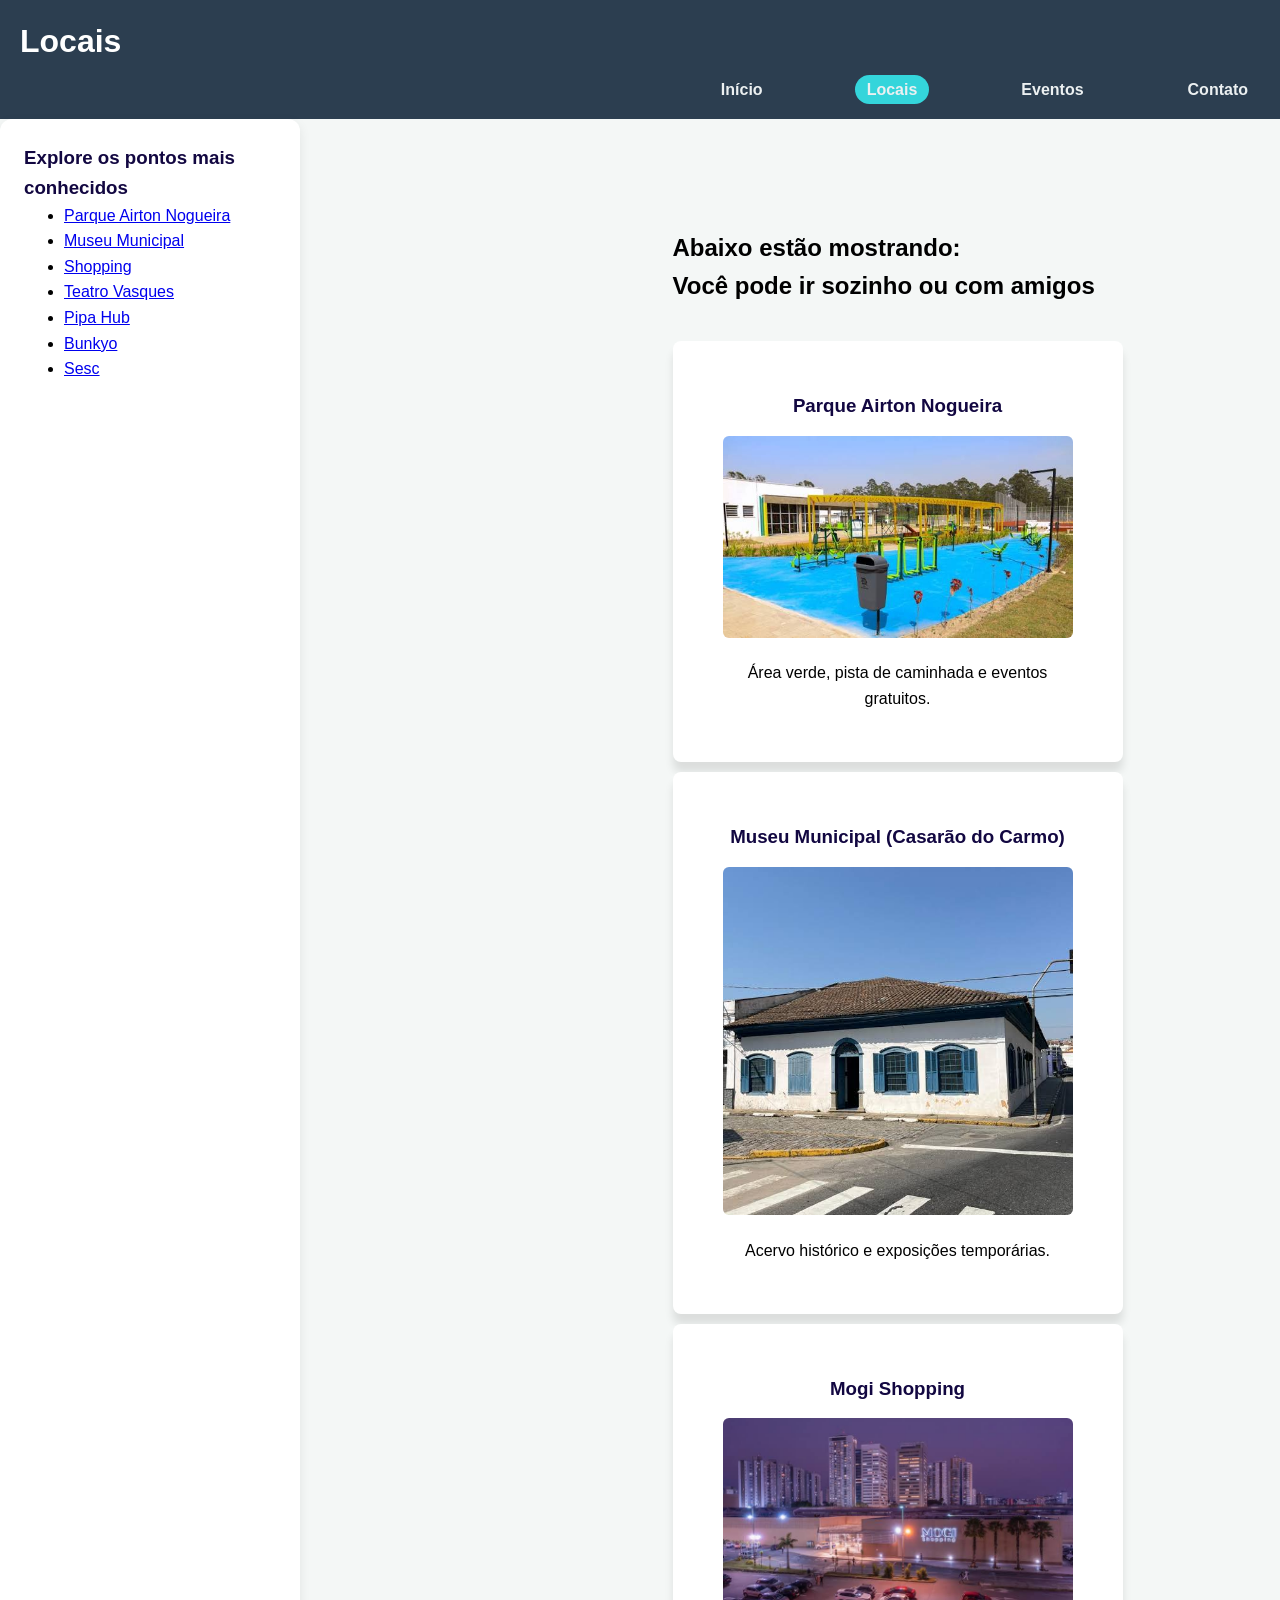
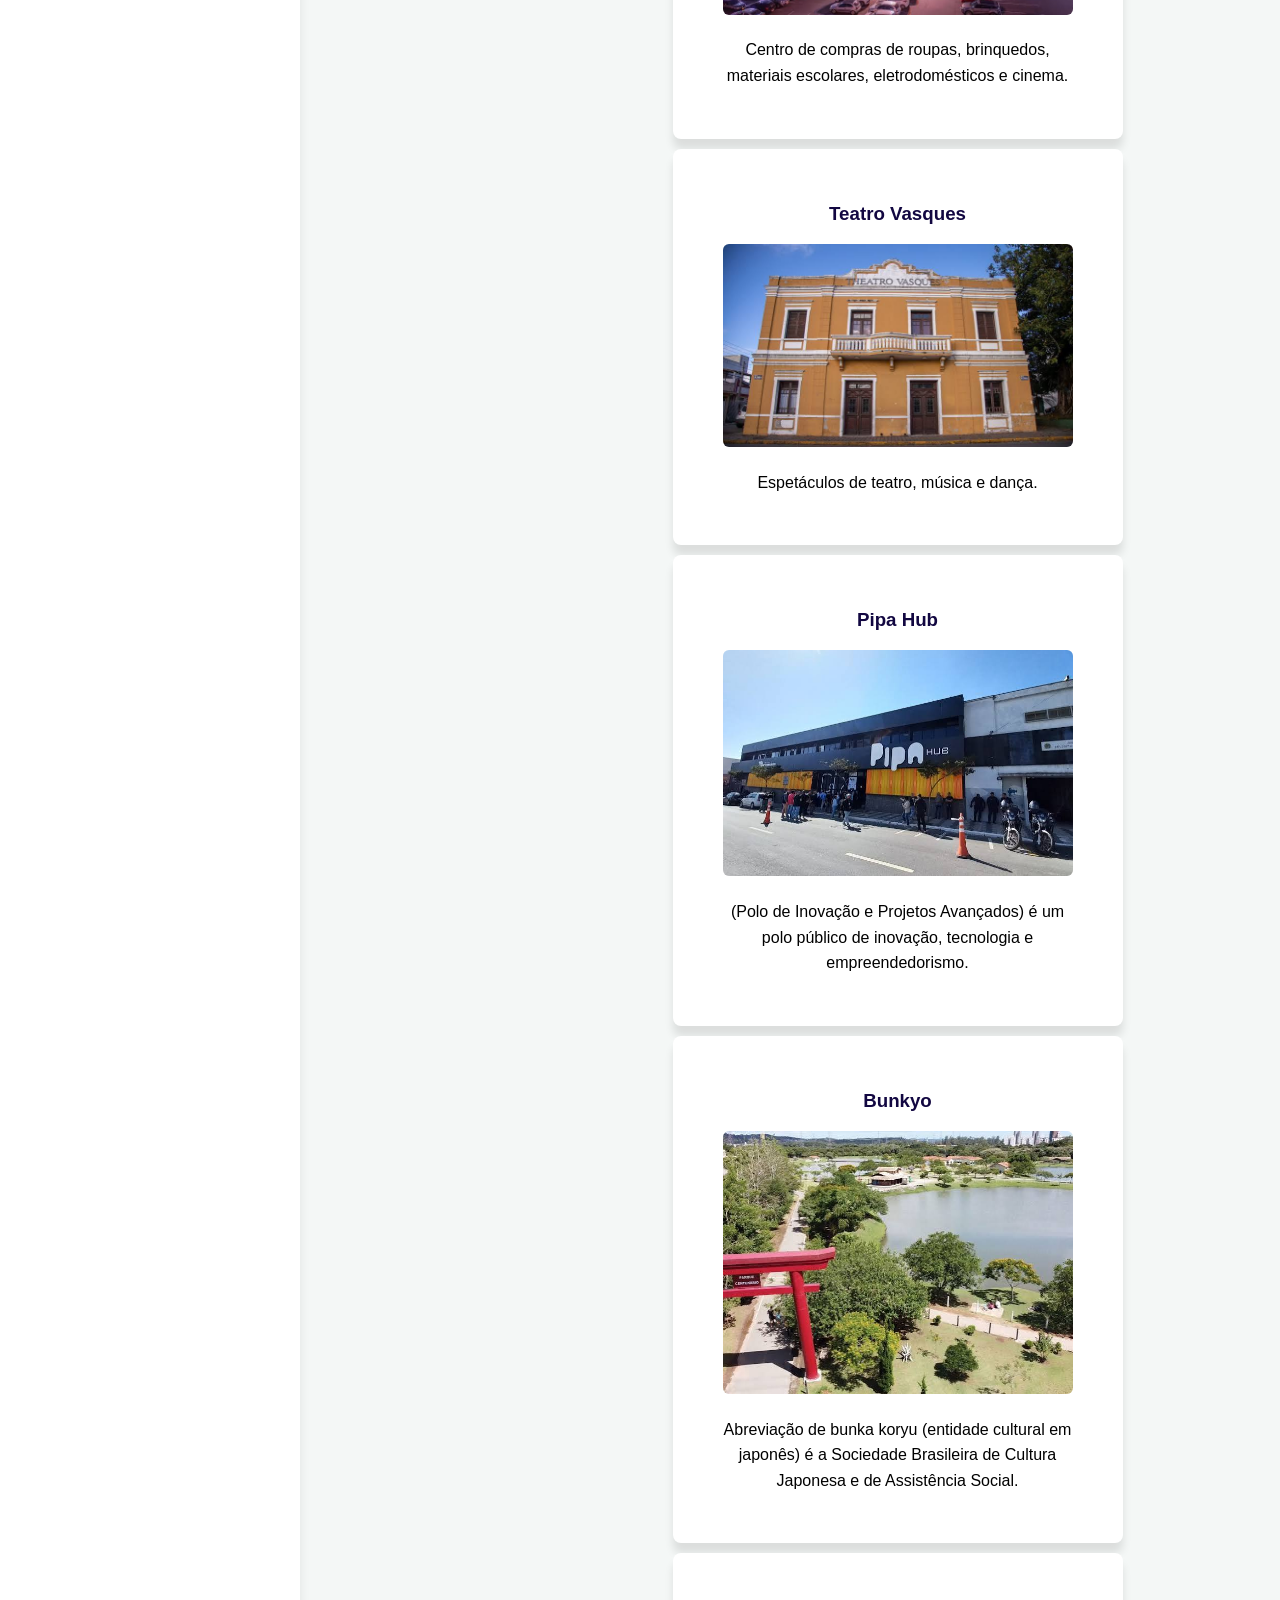
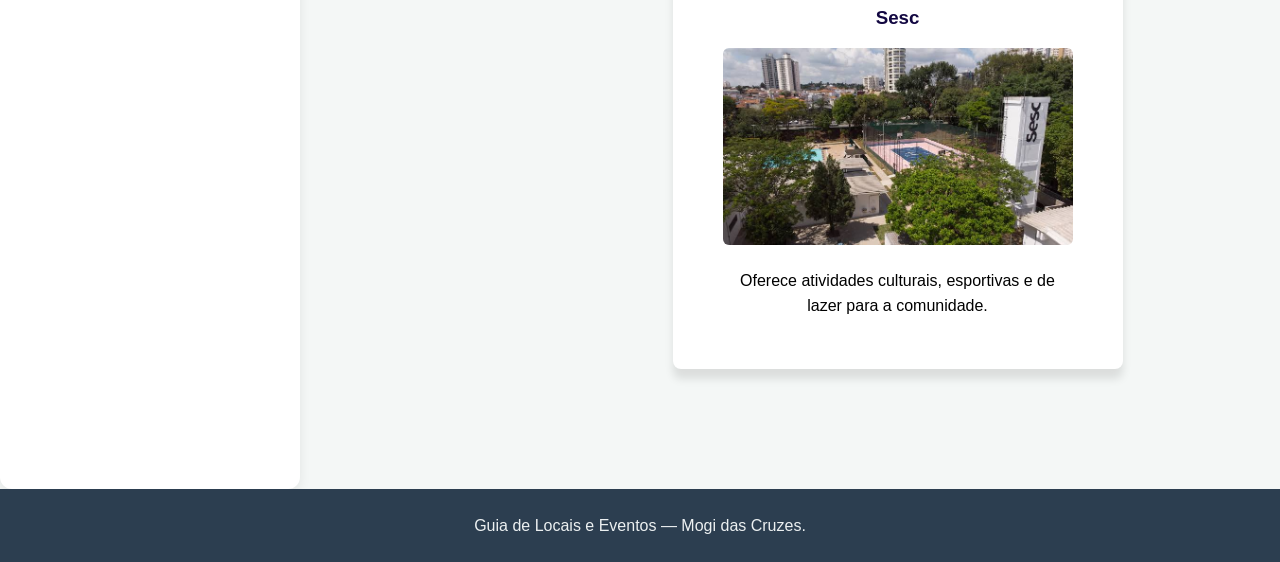
==== locais.html @ 809e73e0 "feat: estrutura inicial do Guia de Locais com HTML e CSS" ====
<!DOCTYPE html>
<html lang="pt-BR">
<head>
    <meta charset="UTF-8">
    <meta name="viewport" content="width=device-width, initial-scale=1.0">
    <title>Guia de Locais - Mogi das Cruzes</title>
    <link rel="stylesheet" href="estilo.css">
</head>
<body>
    <header>
            <h1>Locais</h1>
        
        <nav>
            <ul>
                <li><a href="index.html">Início</a></li>
                <li><a href="locais.html"  class="ativo">Locais</a></li>
                <li><a href="eventos.html">Eventos</a></li>
                <li><a href="contato.html">Contato</a></li>
            </ul>
        </nav>
    </header>

    <aside class="card-sidebar">
        <h3> Explore os pontos mais conhecidos</h3>
        <ul>
            <li>
                <a href="https://maps.app.goo.gl/7HidagBXYEjZHHMu8" target="_blank">Parque Airton Nogueira</a>
            </li>   
            <li>
                <a href="https://maps.app.goo.gl/gJutUVUvDSBV1ELp9" target="_blank">Museu Municipal</a>
            </li>
            <li>
            <a href="https://maps.app.goo.gl/VUUf1XR9E4nZGXZ47" target="blank">Shopping</a>
            </li>
            <li>
                <a href="https://maps.app.goo.gl/WFBnLpPks3QQg7oL6" target="_blank">Teatro Vasques</a>
            </li>
            <li>
                <a href="https://maps.app.goo.gl/nY8JQDuq8M1Y7f826" target="blank">Pipa Hub</a>
            </li>
            <li>
                <a href="https://maps.app.goo.gl/bbryhxaoM4icwbRj7" target="_blank">Bunkyo</a>
            </li>
            <li>
                <a href="https://maps.app.goo.gl/A2jGZ8eodLKNEdE36" target="_blank">Sesc</a>
            </li>
        </ul>
</aside>

    <main>
            <section>
                <h2>Abaixo estão mostrando: </h2>
                <h2>Você pode ir sozinho ou com amigos</h2>
            </section>
        
        
        <div class="Explorar">
            <article class="card">
                <div class="card-body">
                    <h3 class="card-title">Parque Airton Nogueira</h3>
                    <img src="parque_airton.jpg" alt="parque airton">
                    <p>Área verde, pista de caminhada e eventos gratuitos.</p>
                </div>
            </article>

            <article class="card">
                <div class="card-body">
                    <h3 class="card-title">Museu Municipal (Casarão do Carmo)</h3>
                    <img src="museu_municipal.jpg" alt="museu municipal">
                    <p>Acervo histórico e exposições temporárias.</p>
                </div>
            </article>

             <article class="card">
                <div class="card-body">
                    <h3 class="card-title">Mogi Shopping</h3>
                    <img src="mogi_shopping.jpg" alt="mogi shopping">
                    <p>Centro de compras de roupas, brinquedos, materiais escolares, eletrodomésticos e cinema.</p>
                </div>
            </article>

            <article class="card">
                <div class="card-body">
                    <h3 class="card-title">Teatro Vasques</h3>
                    <img src="teatro_vasques.jpg" alt="teatro vasques">
                    <p><class="card-text">Espetáculos de teatro, música e dança.</p>
                </div>
            </article>

             <article class="card">
                <div class="card-body">
                    <h3 class="card-title">Pipa Hub</h3>
                    <img src="pipa_hub.jpg" alt="pipa hub">
                    <p> (Polo de Inovação e Projetos Avançados) é um polo público de inovação, tecnologia e empreendedorismo.</p>
                    
                </div>
            </article>

            <article class="card">
                <div class="card-body">
                    <h3 class="card-title">Bunkyo</h3>
                    <img src="bunkyo.jpg" alt="bunkyo">
                    <p> Abreviação de bunka koryu (entidade cultural em japonês) é a Sociedade Brasileira de Cultura Japonesa e de Assistência Social.</p>
                    
                </div>
            </article>

            <article class="card">
                <div class="card-body">
                    <h3 class="card-title">Sesc</h3>
                    <img src="sesc.jpg" alt="sesc">
                    <p>Oferece atividades culturais, esportivas e de lazer para a comunidade.</p>
                </div>
            </article>
        </div>
    </main>

        <footer>
            <p>Guia de Locais e Eventos — Mogi das Cruzes.</p>
        </footer>
</body>
</html>
---- estilo.css ----
*  {
    box-sizing: border-box;
    margin: 0;
    padding: 80;
}

body {
    font-family: Arial, sans-serif;
    line-height: 1.6;
    color: #000000;
    background-color: #f4f7f6;
    padding-bottom: 40px;
    display: grid;
    grid-template-areas: 
    "topo topo"
    "menu conteudo"
    "rodape rodape";
}

.card-sidebar {
  background-color: #ffffff; 
  border-radius: 12px;        /* Bordas arredondadas */
  padding: 24px;              /* Espaçamento interno */
  box-shadow: 0 4px 12px rgba(0, 0, 0, 0.08); /* Sombra */
  max-width: 300px;           /* Defina uma largura máxima adequada */
  height: auto;        /* Mantém a caixa no tamanho do conteúdo */
}

header {
    grid-area: topo;
    background-color: #2c3e50;
    color: #fff;
    padding: 1rem 20px;
    text-align: left;
}


nav ul {
    list-style: none;
    display: flex;
    justify-content: right;
    gap: 80px;
    margin-top: 10px;
}

/* Guias */
nav a {
    color: #ecf0f1;
    text-decoration: none;
    font-weight: bold;
    padding: 6px 12px;
    border-radius: 40px;
    transition: background-color 0.2s;
}

nav a:hover, nav a.ativo {
    background-color: #34d5db;
}

h1 {
    color:#ffffff;
}

h3 {
    color: rgb(18, 7, 65);
}


/* 1.Documento ocupa toda altura tela */
html, body {
    height: 100%;
    margin: 0;
    padding: 0;
}

main {
    grid-area: conteudo;
    flex: 1; /* Empurra o rodapé para baixo */
    max-width: 600px;
    margin: 60px auto;
    text-align: left;
    padding: 50px;
    display: flex;
    flex-direction: column;
    gap: 25px;
}

article img {
    width: 100%;
    height: 200%;
    object-fit: cover;
    border-radius: 6px;
    margin: 15px 0;
}

article {
    max-width: 400px;
    margin: 10px auto;
    background: #ffffff;
    text-align: center;
    padding: 50px;
    border-radius: 8px;
    box-shadow: 0 10px 8px rgba(0,0,0,0.1);
}

/* Transforma o container em flexbox para alinhar os cards lado a lado */
.cards-container {
    display: flex;
    justify-content: left; 
    gap: 20px;            
    flex-wrap: wrap;         
    max-width: 1200px;      
    margin: 0 auto;          
    padding: 20px;
}



/* Garante que os cards tenham um tamanho flexível ou fixo */
.card {
    flex: 1;                 
    min-width: 450px;       
    max-width: 350px;       
}

/* Rodapé */
footer {
    grid-area: rodape;
    background-color: #2c3e50; /* A mesma cor do topo */
    color: #ecf0f1;
    text-align: center;
    padding: 1.5rem 0;
    width: 100%;
}
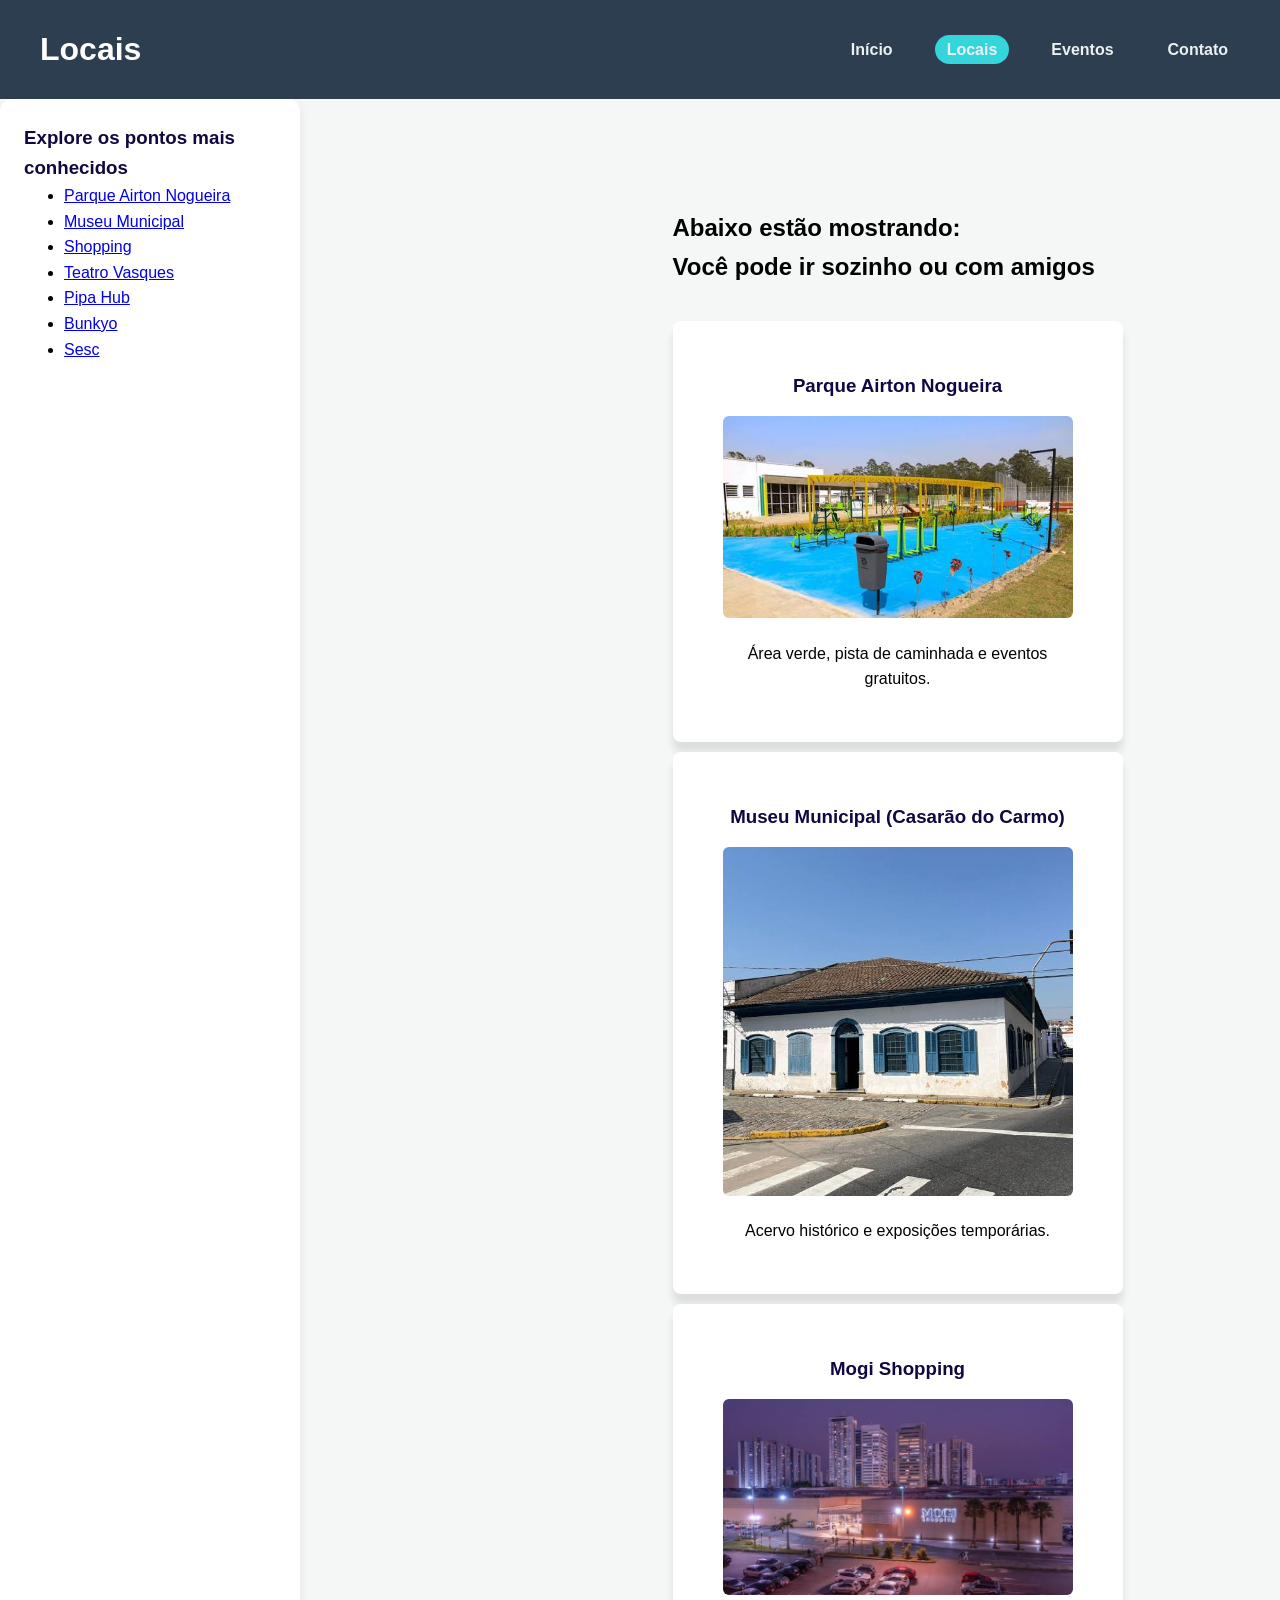
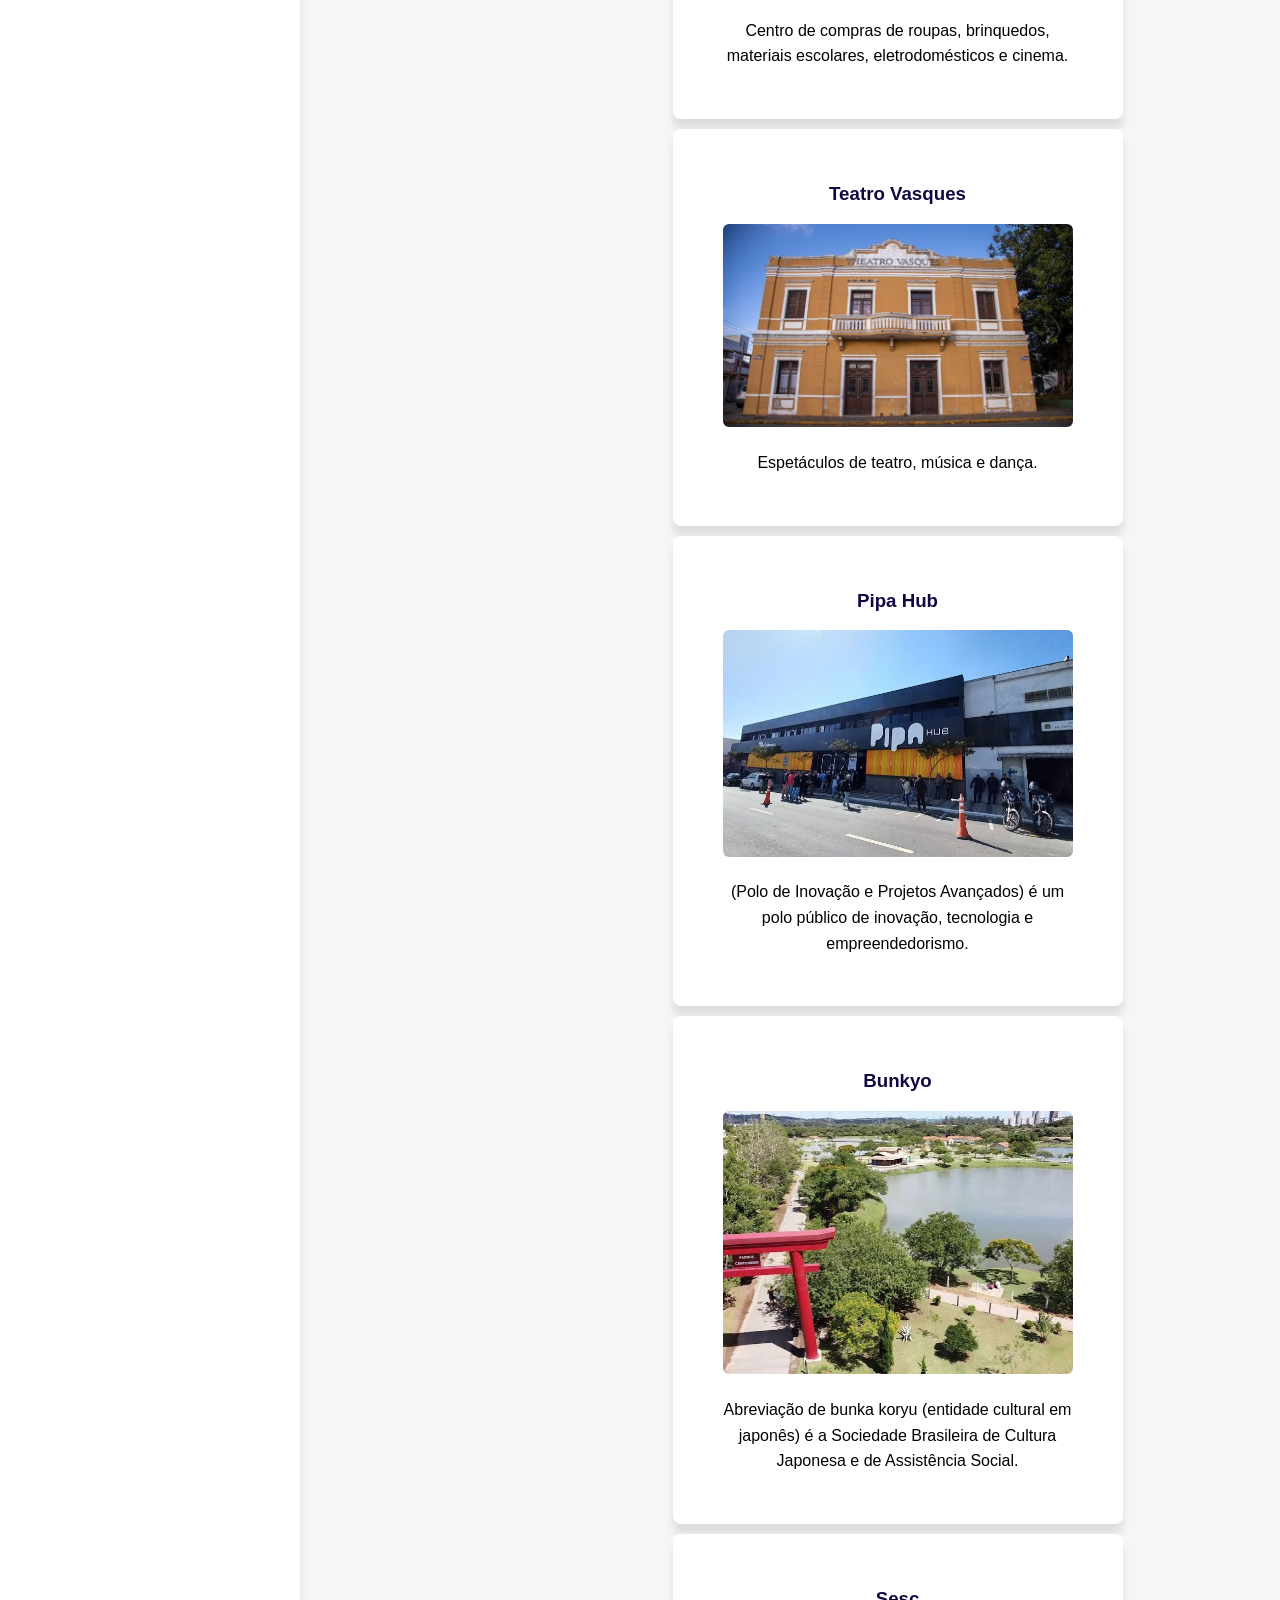
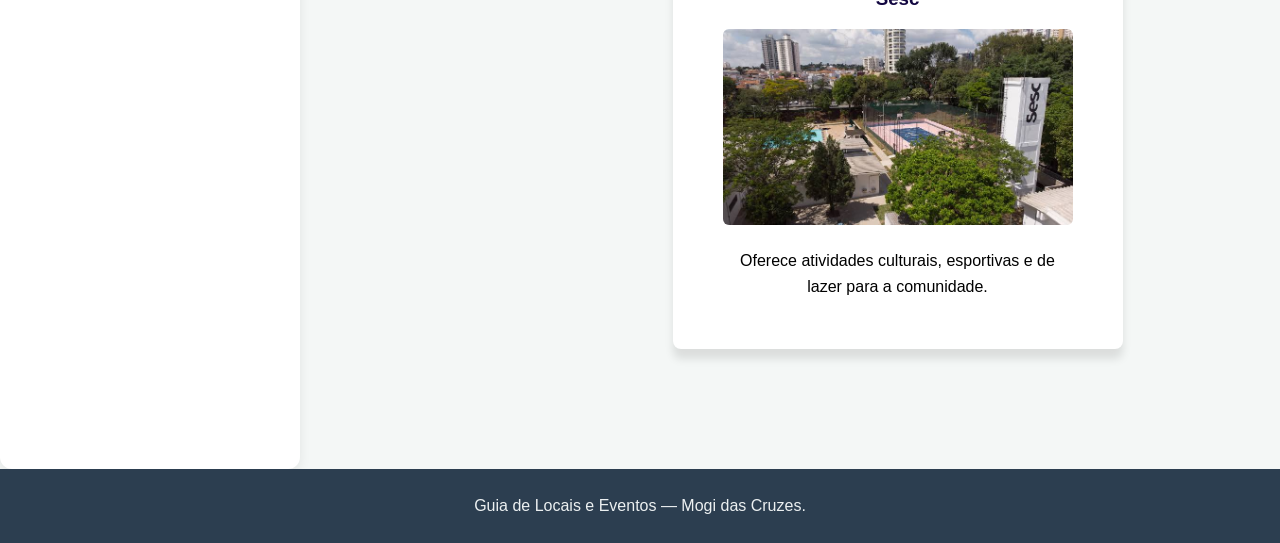
==== commit 28393fe4: "refactor: reorganizar cabecalho do guia e ajustar estruturas base" ====
--- a/locais.html
+++ b/locais.html
@@ -83,7 +83,7 @@
                 <div class="card-body">
                     <h3 class="card-title">Teatro Vasques</h3>
                     <img src="teatro_vasques.jpg" alt="teatro vasques">
-                    <p><class="card-text">Espetáculos de teatro, música e dança.</p>
+                    <p>Espetáculos de teatro, música e dança.</p>
                 </div>
             </article>
 
--- a/estilo.css
+++ b/estilo.css
@@ -30,17 +30,21 @@
     grid-area: topo;
     background-color: #2c3e50;
     color: #fff;
-    padding: 1rem 20px;
-    text-align: left;
+    padding: 1.5rem 40px;
+    display: flex;
+    justify-content: space-between;
+    align-items: center;
+    flex-wrap: wrap;
 }
 
 
 nav ul {
     list-style: none;
     display: flex;
-    justify-content: right;
-    gap: 80px;
-    margin-top: 10px;
+    gap: 30px;
+    margin: 0px;
+    padding: 0px;
+
 }
 
 /* Guias */
